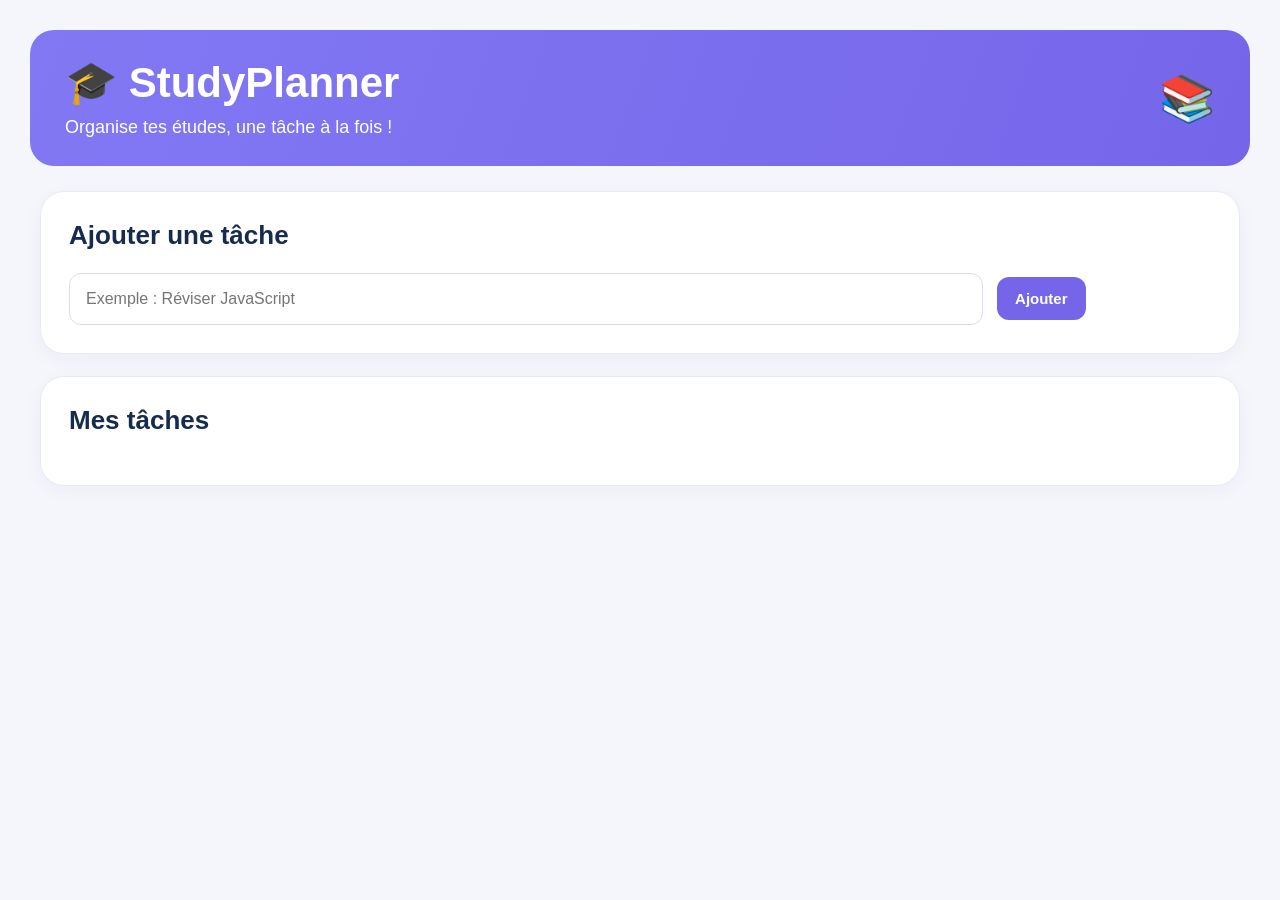
==== index.html @ ccb23f30 "Add files via upload" ====
<!DOCTYPE html>
<html lang="fr">
<head>
    <meta charset="UTF-8">
    <meta name="viewport" content="width=device-width, initial-scale=1.0">
    <title>StudyPlanner</title>
    <link rel="stylesheet" href="style.css">
</head>
<body>

   
<header>
    <div>
        <h1>🎓 StudyPlanner</h1>
        <p>Organise tes études, une tâche à la fois !</p>
    </div>
    <div style="font-size: 45px;">📚</div>
</header>


    <main>
        <section class="task-form">
            <h2>Ajouter une tâche</h2>

            <input
                type="text"
                id="taskInput"
                placeholder="Exemple : Réviser JavaScript"
            >

            <button id="addTaskButton">Ajouter</button>
        </section>

        <section class="task-list">
            <h2>Mes tâches</h2>
            <ul id="taskList"></ul>
        </section>
    </main>

    <script src="script.js"></script>
</body>
</html>
---- style.css ----
* {
    box-sizing: border-box;
}

body {
    margin: 0;
    padding: 30px;
    font-family: Arial, sans-serif;
    background: #f5f6fc;
    color: #172b4d;
}

header {
    display: flex;
    align-items: center;
    justify-content: space-between;
    background: linear-gradient(110deg, #8278f4, #7566e9);
    color: white;
    padding: 28px 35px;
    border-radius: 24px;
    margin-bottom: 25px;
}

header h1 {
    font-size: 42px;
    margin: 0 0 10px;
}

header p {
    font-size: 18px;
    margin: 0;
}

main {
    max-width: 1200px;
    margin: auto;
}

.task-form,
.task-list {
    background: white;
    padding: 28px;
    border: 1px solid #e7eaf5;
    border-radius: 24px;
    box-shadow: 0 5px 20px #2925450a;
    margin-bottom: 22px;
}

h2 {
    margin-top: 0;
    font-size: 26px;
}

#taskInput {
    width: 80%;
    padding: 16px;
    border: 1px solid #d8deef;
    border-radius: 12px;
    font-size: 16px;
}

button {
    padding: 13px 18px;
    border: none;
    border-radius: 12px;
    color: white;
    font-size: 15px;
    font-weight: bold;
    cursor: pointer;
    transition: transform 0.2s, opacity 0.2s;
}

button:hover {
    opacity: 0.88;
    transform: translateY(-1px);
}

#addTaskButton {
    background: #7566e9;
    margin-left: 10px;
}

#taskList {
    list-style: none;
    padding: 0;
    margin: 0;
}

#taskList li {
    display: flex;
    align-items: center;
    gap: 10px;
    padding: 18px;
    margin: 12px 0;
    border: 1px solid #ffdce2;
    border-radius: 16px;
    background: #fff5f6;
}

#taskList li.completed {
    background: #f0faf5;
    border-color: #d0f0e1;
}

.task-info {
    flex: 1;
    min-width: 100px;
}

.task-name {
    display: block;
    font-size: 18px;
    font-weight: bold;
    overflow-wrap: anywhere;
}

.task-status {
    display: block;
    margin-top: 8px;
    color: #ef3349;
}

.completed .task-status {
    color: #129b65;
}

.task-dot {
    width: 15px;
    height: 15px;
    min-width: 15px;
    border-radius: 50%;
    background: #ef3349;
}

.completed .task-dot {
    background: #129b65;
}

.pending-button,
.delete-button {
    background: #f5324c;
}

.complete-button {
    background: #12a36b;
}

@media (max-width: 800px) {
    body {
        padding: 12px;
    }

    header {
        padding: 24px 18px;
    }

    header h1 {
        font-size: 30px;
    }

    .task-form,
    .task-list {
        padding: 18px;
    }

    #taskInput {
        width: 100%;
        margin-bottom: 10px;
    }

    #addTaskButton {
        margin-left: 0;
    }

    #taskList li {
        flex-wrap: wrap;
    }

    .task-info {
        flex-basis: calc(100% - 35px);
    }
}
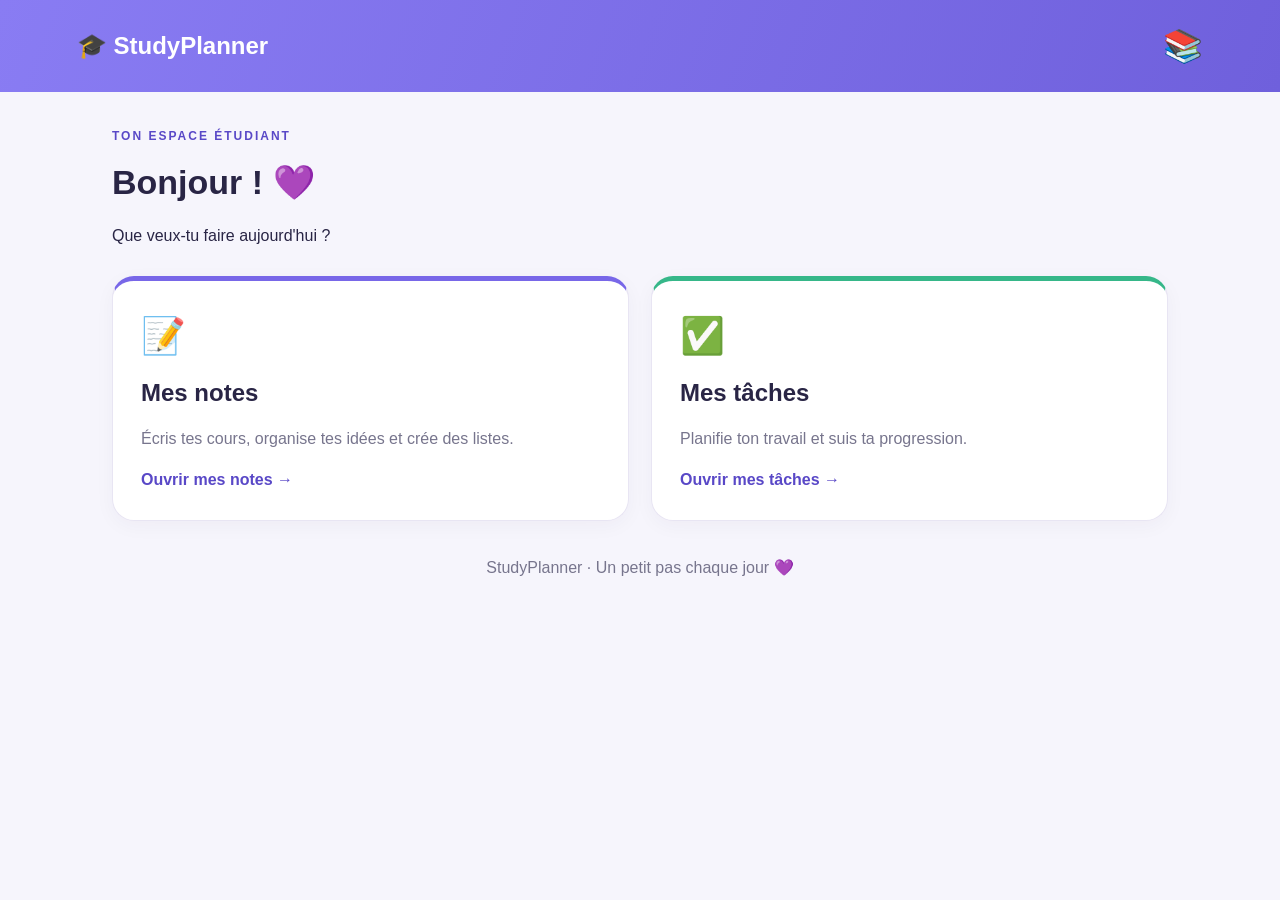
==== commit 1d824a03: "Add files via upload" ====
--- a/index.html
+++ b/index.html
@@ -4,40 +4,39 @@
 <head>
     <meta charset="UTF-8">
     <meta name="viewport" content="width=device-width, initial-scale=1.0">
-    <title>StudyPlanner</title>
+    <title>StudyPlanner - Accueil</title>
     <link rel="stylesheet" href="style.css">
 </head>
 <body>
+    <header class="top-header">
+        <a href="index.html" class="brand">🎓 StudyPlanner</a>
+        <span class="header-icon">📚</span>
+    </header>
 
-   
-<header>
-    <div>
-        <h1>🎓 StudyPlanner</h1>
-        <p>Organise tes études, une tâche à la fois !</p>
-    </div>
-    <div style="font-size: 45px;">📚</div>
-</header>
-
-
-    <main>
-        <section class="task-form">
-            <h2>Ajouter une tâche</h2>
-
-            <input
-                type="text"
-                id="taskInput"
-                placeholder="Exemple : Réviser JavaScript"
-            >
-
-            <button id="addTaskButton">Ajouter</button>
+    <main class="container">
+        <section class="welcome">
+            <p class="eyebrow">TON ESPACE ÉTUDIANT</p>
+            <h1>Bonjour ! 💜</h1>
+            <p>Que veux-tu faire aujourd'hui ?</p>
         </section>
 
-        <section class="task-list">
-            <h2>Mes tâches</h2>
-            <ul id="taskList"></ul>
+        <section class="home-options">
+            <a href="notes.html" class="home-card notes-card">
+                <span class="card-icon">📝</span>
+                <h2>Mes notes</h2>
+                <p>Écris tes cours, organise tes idées et crée des listes.</p>
+                <span class="card-link">Ouvrir mes notes →</span>
+            </a>
+
+            <a href="tasks.html" class="home-card tasks-card">
+                <span class="card-icon">✅</span>
+                <h2>Mes tâches</h2>
+                <p>Planifie ton travail et suis ta progression.</p>
+                <span class="card-link">Ouvrir mes tâches →</span>
+            </a>
         </section>
+
+        <footer>StudyPlanner · Un petit pas chaque jour 💜</footer>
     </main>
-
-    <script src="script.js"></script>
 </body>
 </html>
--- a/style.css
+++ b/style.css
@@ -3,102 +3,219 @@
     box-sizing: border-box;
 }
 
+:root {
+    --purple: #7867e8;
+    --purple-dark: #5948c7;
+    --purple-light: #f0edff;
+    --background: #f6f5fc;
+    --text: #292545;
+    --muted: #77758d;
+    --red: #e74759;
+    --green: #169b69;
+    --border: #e8e5f3;
+}
+
 body {
     margin: 0;
-    padding: 30px;
+    background: var(--background);
+    color: var(--text);
     font-family: Arial, sans-serif;
-    background: #f5f6fc;
-    color: #172b4d;
-}
-
-header {
-    display: flex;
+    line-height: 1.5;
+}
+
+.top-header {
+    display: flex;
+    justify-content: space-between;
     align-items: center;
-    justify-content: space-between;
-    background: linear-gradient(110deg, #8278f4, #7566e9);
+    gap: 16px;
+    padding: 22px 6%;
+    background: linear-gradient(110deg, #897cf3, #6f60dc);
     color: white;
-    padding: 28px 35px;
-    border-radius: 24px;
-    margin-bottom: 25px;
-}
-
-header h1 {
-    font-size: 42px;
-    margin: 0 0 10px;
-}
-
-header p {
-    font-size: 18px;
-    margin: 0;
-}
-
-main {
-    max-width: 1200px;
-    margin: auto;
-}
-
-.task-form,
+}
+
+.brand {
+    color: white;
+    text-decoration: none;
+    font-size: 24px;
+    font-weight: bold;
+}
+
+.header-icon {
+    font-size: 32px;
+}
+
+.back-link {
+    color: white;
+    text-decoration: none;
+    font-weight: bold;
+}
+
+.container {
+    max-width: 1100px;
+    margin: 35px auto;
+    padding: 0 22px;
+}
+
+.welcome,
+.page-heading {
+    margin-bottom: 28px;
+}
+
+.welcome h1,
+.page-heading h1 {
+    font-size: 34px;
+    margin: 5px 0;
+}
+
+.eyebrow {
+    color: var(--purple-dark);
+    font-size: 12px;
+    font-weight: bold;
+    letter-spacing: 2px;
+}
+
+.home-options {
+    display: grid;
+    grid-template-columns: repeat(2, minmax(0, 1fr));
+    gap: 22px;
+}
+
+.home-card {
+    display: flex;
+    flex-direction: column;
+    align-items: flex-start;
+    min-height: 245px;
+    padding: 28px;
+    border: 1px solid var(--border);
+    border-radius: 22px;
+    background: white;
+    color: var(--text);
+    text-decoration: none;
+    box-shadow: 0 5px 20px #2925450a;
+    transition: transform 0.2s, box-shadow 0.2s;
+}
+
+.home-card:hover {
+    transform: translateY(-4px);
+    box-shadow: 0 10px 28px #29254514;
+}
+
+.notes-card {
+    border-top: 5px solid var(--purple);
+}
+
+.tasks-card {
+    border-top: 5px solid #36b789;
+}
+
+.card-icon {
+    font-size: 36px;
+}
+
+.home-card h2 {
+    margin: 12px 0 0;
+}
+
+.home-card p {
+    color: var(--muted);
+}
+
+.card-link {
+    margin-top: auto;
+    color: var(--purple-dark);
+    font-weight: bold;
+}
+
+.panel {
+    padding: 25px;
+    margin-bottom: 22px;
+    border: 1px solid var(--border);
+    border-radius: 20px;
+    background: white;
+    box-shadow: 0 5px 20px #29254508;
+}
+
+.panel h2 {
+    margin-top: 0;
+}
+
+input,
+textarea {
+    width: 100%;
+    padding: 13px 15px;
+    border: 1px solid #dcd9eb;
+    border-radius: 11px;
+    background: white;
+    color: var(--text);
+    font: inherit;
+}
+
+input:focus,
+textarea:focus {
+    outline: 2px solid #c9c1ff;
+    border-color: var(--purple);
+}
+
+textarea {
+    resize: vertical;
+    min-height: 230px;
+}
+
+button {
+    padding: 12px 16px;
+    border: none;
+    border-radius: 11px;
+    font: inherit;
+    font-weight: bold;
+    cursor: pointer;
+    transition: opacity 0.2s;
+}
+
+button:hover {
+    opacity: 0.85;
+}
+
+.primary-button,
+#addTaskButton {
+    background: var(--purple);
+    color: white;
+}
+
+.full-width {
+    width: 100%;
+}
+
+#taskForm,
+#checklistForm {
+    display: flex;
+    gap: 10px;
+}
+
+#taskForm input,
+#checklistForm input {
+    flex: 1;
+    min-width: 0;
+}
+
 .task-list {
-    background: white;
-    padding: 28px;
-    border: 1px solid #e7eaf5;
-    border-radius: 24px;
-    box-shadow: 0 5px 20px #2925450a;
-    margin-bottom: 22px;
-}
-
-h2 {
-    margin-top: 0;
-    font-size: 26px;
-}
-
-#taskInput {
-    width: 80%;
-    padding: 16px;
-    border: 1px solid #d8deef;
-    border-radius: 12px;
-    font-size: 16px;
-}
-
-button {
-    padding: 13px 18px;
-    border: none;
-    border-radius: 12px;
-    color: white;
-    font-size: 15px;
-    font-weight: bold;
-    cursor: pointer;
-    transition: transform 0.2s, opacity 0.2s;
-}
-
-button:hover {
-    opacity: 0.88;
-    transform: translateY(-1px);
-}
-
-#addTaskButton {
-    background: #7566e9;
-    margin-left: 10px;
-}
-
-#taskList {
     list-style: none;
     padding: 0;
     margin: 0;
 }
 
-#taskList li {
+.task-list li {
     display: flex;
     align-items: center;
+    flex-wrap: wrap;
     gap: 10px;
-    padding: 18px;
+    padding: 16px;
     margin: 12px 0;
     border: 1px solid #ffdce2;
-    border-radius: 16px;
+    border-radius: 14px;
     background: #fff5f6;
 }
 
-#taskList li.completed {
+.task-list li.completed {
     background: #f0faf5;
     border-color: #d0f0e1;
 }
@@ -106,78 +223,196 @@
 .task-info {
     flex: 1;
     min-width: 100px;
+    overflow-wrap: anywhere;
 }
 
 .task-name {
     display: block;
-    font-size: 18px;
-    font-weight: bold;
-    overflow-wrap: anywhere;
+    font-weight: bold;
 }
 
 .task-status {
+    color: var(--red);
+    font-size: 14px;
+}
+
+.completed .task-status {
+    color: var(--green);
+}
+
+.task-dot {
+    width: 13px;
+    height: 13px;
+    flex-shrink: 0;
+    border-radius: 50%;
+    background: var(--red);
+}
+
+.completed .task-dot {
+    background: var(--green);
+}
+
+.pending-button,
+.delete-button {
+    background: #fbe8eb;
+    color: #c52d43;
+}
+
+.complete-button {
+    background: #e0f7ec;
+    color: #087e50;
+}
+
+.muted {
+    color: var(--muted);
+    font-size: 14px;
+}
+
+.notes-layout {
+    display: grid;
+    grid-template-columns: 270px minmax(0, 1fr);
+    align-items: start;
+    gap: 22px;
+}
+
+.notes-sidebar h2 {
+    margin-top: 25px;
+}
+
+.note-editor label {
+    display: block;
+    margin: 12px 0 7px;
+    font-weight: bold;
+}
+
+#noteTitle {
+    margin-bottom: 12px;
+    font-size: 19px;
+    font-weight: bold;
+}
+
+.list-tools {
+    display: flex;
+    flex-wrap: wrap;
+    gap: 8px;
+    margin: 10px 0 18px;
+}
+
+.tool-button {
+    border: 1px solid #ded8ff;
+    background: var(--purple-light);
+    color: var(--purple-dark);
+}
+
+.note-footer {
+    display: flex;
+    align-items: center;
+    justify-content: space-between;
+    flex-wrap: wrap;
+    gap: 12px;
+    margin-top: 18px;
+}
+
+.note-item {
+    width: 100%;
     display: block;
     margin-top: 8px;
-    color: #ef3349;
-}
-
-.completed .task-status {
-    color: #129b65;
-}
-
-.task-dot {
-    width: 15px;
-    height: 15px;
-    min-width: 15px;
-    border-radius: 50%;
-    background: #ef3349;
-}
-
-.completed .task-dot {
-    background: #129b65;
-}
-
-.pending-button,
-.delete-button {
-    background: #f5324c;
-}
-
-.complete-button {
-    background: #12a36b;
-}
-
-@media (max-width: 800px) {
-    body {
-        padding: 12px;
-    }
-
-    header {
-        padding: 24px 18px;
-    }
-
-    header h1 {
-        font-size: 30px;
-    }
-
-    .task-form,
-    .task-list {
+    text-align: left;
+    background: #f5f2ff;
+    color: var(--text);
+}
+
+.note-item.active {
+    background: #e6e0ff;
+    outline: 1px solid var(--purple);
+}
+
+.checklist-editor {
+    margin-top: 20px;
+    padding-top: 15px;
+    border-top: 1px solid var(--border);
+}
+
+.checklist-editor ul {
+    padding: 0;
+    list-style: none;
+}
+
+.checklist-editor li {
+    display: flex;
+    align-items: center;
+    gap: 10px;
+    margin: 12px 0;
+}
+
+.checklist-editor li input {
+    width: auto;
+}
+
+.checklist-editor li span {
+    flex: 1;
+    overflow-wrap: anywhere;
+}
+
+.checklist-editor li.checked span {
+    color: var(--muted);
+    text-decoration: line-through;
+}
+
+.checklist-editor li button {
+    padding: 5px 9px;
+    background: #fbe8eb;
+    color: #c52d43;
+}
+
+footer {
+    margin: 35px 0;
+    color: var(--muted);
+    text-align: center;
+}
+
+[hidden] {
+    display: none !important;
+}
+
+@media (max-width: 700px) {
+    .top-header {
         padding: 18px;
     }
 
-    #taskInput {
-        width: 100%;
-        margin-bottom: 10px;
-    }
-
-    #addTaskButton {
-        margin-left: 0;
-    }
-
-    #taskList li {
-        flex-wrap: wrap;
-    }
-
-    .task-info {
-        flex-basis: calc(100% - 35px);
-    }
-}
+    .brand {
+        font-size: 20px;
+    }
+
+    .container {
+        margin-top: 25px;
+        padding: 0 14px;
+    }
+
+    .welcome h1,
+    .page-heading h1 {
+        font-size: 28px;
+    }
+
+    .home-options,
+    .notes-layout {
+        grid-template-columns: 1fr;
+    }
+
+    .home-card {
+        min-height: 210px;
+    }
+
+    .panel {
+        padding: 18px;
+    }
+
+    #taskForm,
+    #checklistForm {
+        flex-direction: column;
+    }
+
+    .task-list li {
+        gap: 8px;
+    }
+}
